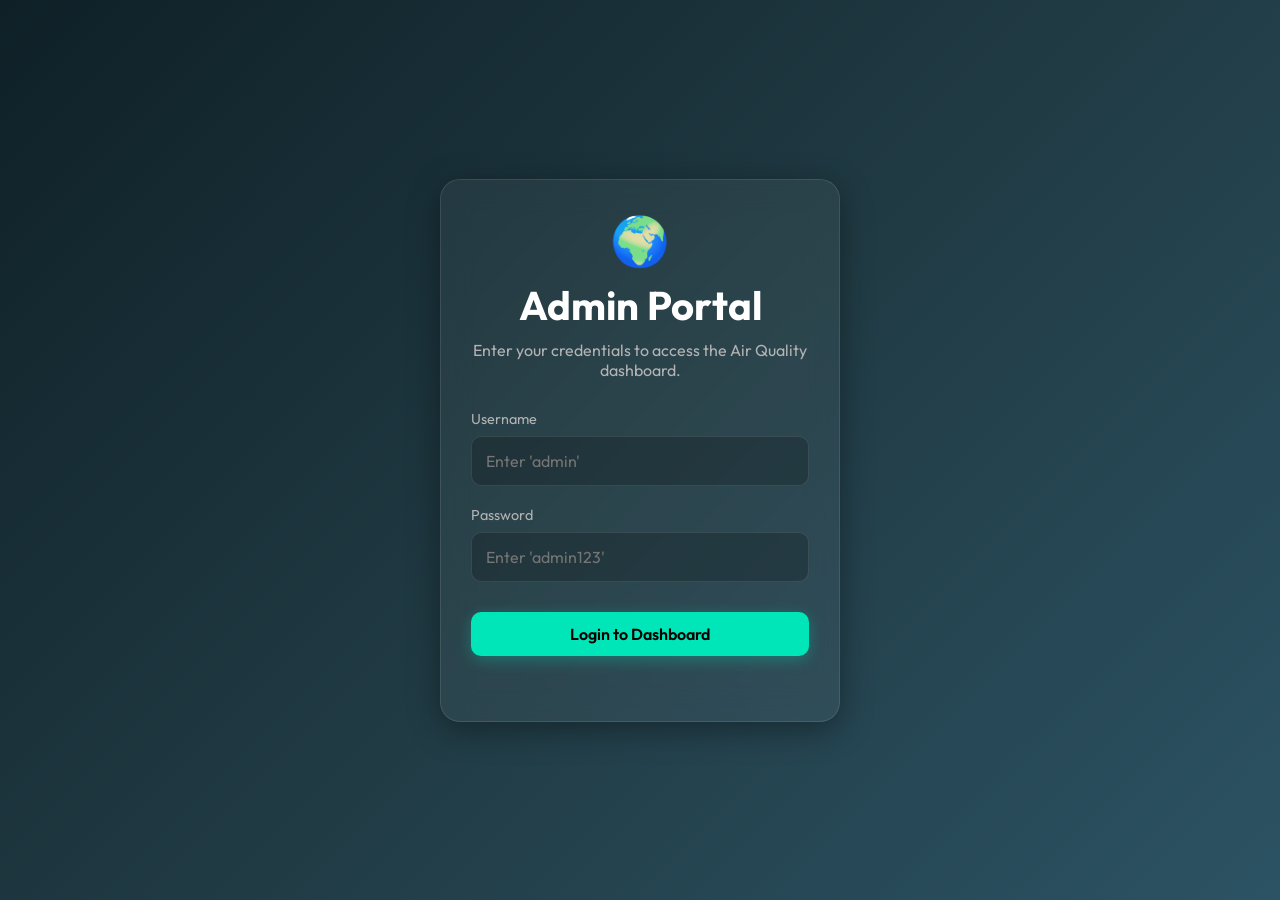
==== frontend/index.html @ 2d01bf27 "Initial commit" ====
<!DOCTYPE html>
<html lang="en">
<head>
  <meta charset="UTF-8" />
  <meta name="viewport" content="width=device-width, initial-scale=1.0"/>
  <title>Air Quality Monitor - Login</title>
  <link rel="stylesheet" href="style.css" />
  <link rel="preconnect" href="https://fonts.googleapis.com">
  <link href="https://fonts.googleapis.com/css2?family=Outfit:wght@300;400;500;600;700&display=swap" rel="stylesheet">
</head>
<body class="login-body">

  <div class="login-container glass-panel">
    <div class="login-header">
      <div class="icon-pulse">🌍</div>
      <h1>Admin Portal</h1>
      <p>Enter your credentials to access the Air Quality dashboard.</p>
    </div>

    <form id="loginForm" class="login-form">
      <div class="input-group">
        <label for="username">Username</label>
        <input type="text" id="username" placeholder="Enter 'admin'" required autocomplete="off" />
      </div>
      
      <div class="input-group">
        <label for="password">Password</label>
        <input type="password" id="password" placeholder="Enter 'admin123'" required />
      </div>

      <button type="submit" class="btn-primary">Login to Dashboard</button>
      <p id="loginError" class="error-msg"></p>
    </form>
  </div>

  <script src="login.js"></script>
</body>
</html>
---- frontend/style.css ----
/* CSS Reset & Variables */
:root {
  --bg-gradient: linear-gradient(135deg, #0f2027, #203a43, #2c5364);
  --glass-bg: rgba(255, 255, 255, 0.05);
  --glass-border: rgba(255, 255, 255, 0.1);
  --primary-color: #00e6b8;
  --primary-hover: #00c49d;
  --text-main: #ffffff;
  --text-muted: #b3b3b3;
  --error-color: #ff6b6b;
  
  --aqi-good: #00e400;
  --aqi-moderate: #ffff00;
  --aqi-usg: #ff7e00;
  --aqi-unhealthy: #ff0000;
  --aqi-very-unhealthy: #8f3f97;
  --aqi-hazardous: #7e0023;
}

* {
  margin: 0;
  padding: 0;
  box-sizing: border-box;
  font-family: 'Outfit', sans-serif;
}

body {
  background: var(--bg-gradient);
  background-attachment: fixed;
  color: var(--text-main);
  min-height: 100vh;
  display: flex;
  justify-content: center;
  align-items: center;
}

/* Glassmorphism Utilities */
.glass-panel {
  background: var(--glass-bg);
  backdrop-filter: blur(16px);
  -webkit-backdrop-filter: blur(16px);
  border: 1px solid var(--glass-border);
  border-radius: 20px;
  box-shadow: 0 8px 32px 0 rgba(0, 0, 0, 0.37);
  padding: 30px;
}

/* Buttons & Inputs */
.btn-primary {
  background: var(--primary-color);
  color: #000;
  border: none;
  padding: 12px 24px;
  border-radius: 10px;
  font-weight: 600;
  font-size: 1rem;
  cursor: pointer;
  transition: all 0.3s ease;
  box-shadow: 0 4px 15px rgba(0, 230, 184, 0.3);
}

.btn-primary:hover {
  background: var(--primary-hover);
  transform: translateY(-2px);
  box-shadow: 0 6px 20px rgba(0, 230, 184, 0.5);
}

.btn-secondary {
  background: transparent;
  color: var(--text-main);
  border: 1px solid var(--glass-border);
  padding: 8px 16px;
  border-radius: 8px;
  cursor: pointer;
  transition: 0.3s;
}

.btn-secondary:hover {
  background: rgba(255, 255, 255, 0.1);
}

input {
  width: 100%;
  padding: 14px;
  background: rgba(0,0,0,0.2);
  border: 1px solid var(--glass-border);
  border-radius: 10px;
  color: white;
  font-size: 1rem;
  outline: none;
  transition: 0.3s;
}

input:focus {
  border-color: var(--primary-color);
  background: rgba(0,0,0,0.4);
}

/* ------------------- Login Page ------------------- */
.login-body {
  padding: 20px;
}

.login-container {
  max-width: 400px;
  width: 100%;
  text-align: center;
  animation: fadeIn 0.8s ease-out;
}

.login-header h1 {
  font-size: 2.5rem;
  margin: 10px 0;
  font-weight: 700;
}

.login-header p {
  color: var(--text-muted);
  margin-bottom: 30px;
}

.icon-pulse {
  font-size: 3rem;
  animation: pulse 2s infinite;
}

.login-form .input-group {
  text-align: left;
  margin-bottom: 20px;
}

.login-form label {
  display: block;
  margin-bottom: 8px;
  font-size: 0.9rem;
  color: var(--text-muted);
}

.login-form button {
  width: 100%;
  margin-top: 10px;
}

.error-msg {
  color: var(--error-color);
  margin-top: 15px;
  font-size: 0.9rem;
  min-height: 20px;
}

/* ------------------- Dashboard Page ------------------- */
.dashboard-body {
  align-items: flex-start;
  padding: 40px 20px;
}

.dashboard-wrapper {
  max-width: 1000px;
  width: 100%;
  display: flex;
  flex-direction: column;
  gap: 30px;
}

.dashboard-header {
  display: flex;
  justify-content: space-between;
  align-items: center;
  padding: 20px 30px;
}

.logo {
  display: flex;
  align-items: center;
  gap: 10px;
}

.logo h2 {
  font-weight: 700;
  letter-spacing: 1px;
}

.main-content {
  display: grid;
  grid-template-columns: 1fr;
  gap: 30px;
}

@media (min-width: 800px) {
  .main-content {
    grid-template-columns: 1fr 1fr;
  }
}

/* Selection Panel (Tabs) */
.tabs {
  display: flex;
  gap: 10px;
  margin: 20px 0;
}

.tab-btn {
  flex: 1;
  background: rgba(0,0,0,0.2);
  color: var(--text-muted);
  border: 1px solid var(--glass-border);
  padding: 10px;
  border-radius: 10px;
  cursor: pointer;
  transition: 0.3s;
  font-weight: 500;
}

.tab-btn.active {
  background: rgba(255,255,255,0.1);
  color: var(--text-main);
  border-color: var(--primary-color);
}

.tab-content {
  display: none;
  animation: fadeIn 0.4s;
}

.tab-content.active {
  display: block;
}

.search-box {
  display: flex;
  gap: 10px;
}

.search-box input {
  flex: 1;
}

#map {
  height: 300px;
  border-radius: 15px;
  border: 1px solid var(--glass-border);
  margin-top: 10px;
  z-index: 1; /* For leaflet stacking context */
}

.instruction {
  font-size: 0.9rem;
  color: var(--text-muted);
  margin-bottom: 10px;
}

/* Results Panel */
.result-header {
  display: flex;
  justify-content: space-between;
  align-items: center;
  margin-bottom: 20px;
}

.aqi-main-display {
  display: flex;
  align-items: center;
  gap: 30px;
  margin-bottom: 30px;
}

.aqi-circle {
  width: 120px;
  height: 120px;
  border-radius: 50%;
  background: var(--glass-bg);
  border: 5px solid var(--primary-color);
  display: flex;
  flex-direction: column;
  justify-content: center;
  align-items: center;
  box-shadow: 0 0 20px rgba(0, 0, 0, 0.2);
  transition: all 0.5s ease;
}

.aqi-circle #aqiValue {
  font-size: 2.5rem;
  font-weight: 700;
  line-height: 1;
}

.aqi-label {
  font-size: 0.8rem;
  color: rgba(255,255,255,0.8);
}

.aqi-info h3 {
  font-size: 1.8rem;
  margin-bottom: 5px;
}

.risk-badge {
  display: inline-block;
  padding: 5px 12px;
  border-radius: 20px;
  font-size: 0.85rem;
  font-weight: 600;
  background: rgba(255,255,255,0.1);
  border: 1px solid rgba(255,255,255,0.2);
}

.precautions-box {
  background: rgba(0,0,0,0.2);
  padding: 20px;
  border-radius: 15px;
  margin-bottom: 30px;
}

.precautions-box h4 {
  color: var(--primary-color);
  margin-bottom: 10px;
  display: flex;
  align-items: center;
  gap: 8px;
}

.precautions-box ul {
  list-style-position: inside;
  color: #ddd;
  font-size: 0.95rem;
  line-height: 1.6;
}

.pollutants-title {
  margin-bottom: 15px;
  font-size: 1.1rem;
}

.pollutants {
  display: grid;
  grid-template-columns: repeat(2, 1fr);
  gap: 15px;
}

.pollutant-card {
  background: rgba(255,255,255,0.05);
  border: 1px solid var(--glass-border);
  padding: 15px;
  border-radius: 12px;
  text-align: center;
  transition: 0.3s;
}

.pollutant-card:hover {
  background: rgba(255,255,255,0.1);
  transform: translateY(-2px);
}

.pollutant-card h5 {
  color: var(--text-muted);
  font-weight: 500;
  margin-bottom: 5px;
}

.pollutant-card p {
  font-size: 1.5rem;
  font-weight: 700;
}

.pollutant-card small {
  color: var(--text-muted);
  font-size: 0.7rem;
}

/* Animations */
@keyframes fadeIn {
  from { opacity: 0; transform: translateY(10px); }
  to { opacity: 1; transform: translateY(0); }
}

@keyframes pulse {
  0% { transform: scale(1); }
  50% { transform: scale(1.1); }
  100% { transform: scale(1); }
}

/* Loader */
.loader {
  border: 3px solid rgba(255,255,255,0.1);
  border-top: 3px solid var(--primary-color);
  border-radius: 50%;
  width: 24px;
  height: 24px;
  animation: spin 1s linear infinite;
}

@keyframes spin {
  0% { transform: rotate(0deg); }
  100% { transform: rotate(360deg); }
}

/* Leaflet Map overrides for dark mode */
.leaflet-layer,
.leaflet-control-zoom-in,
.leaflet-control-zoom-out,
.leaflet-control-attribution {
  filter: invert(100%) hue-rotate(180deg) brightness(95%) contrast(90%);
}
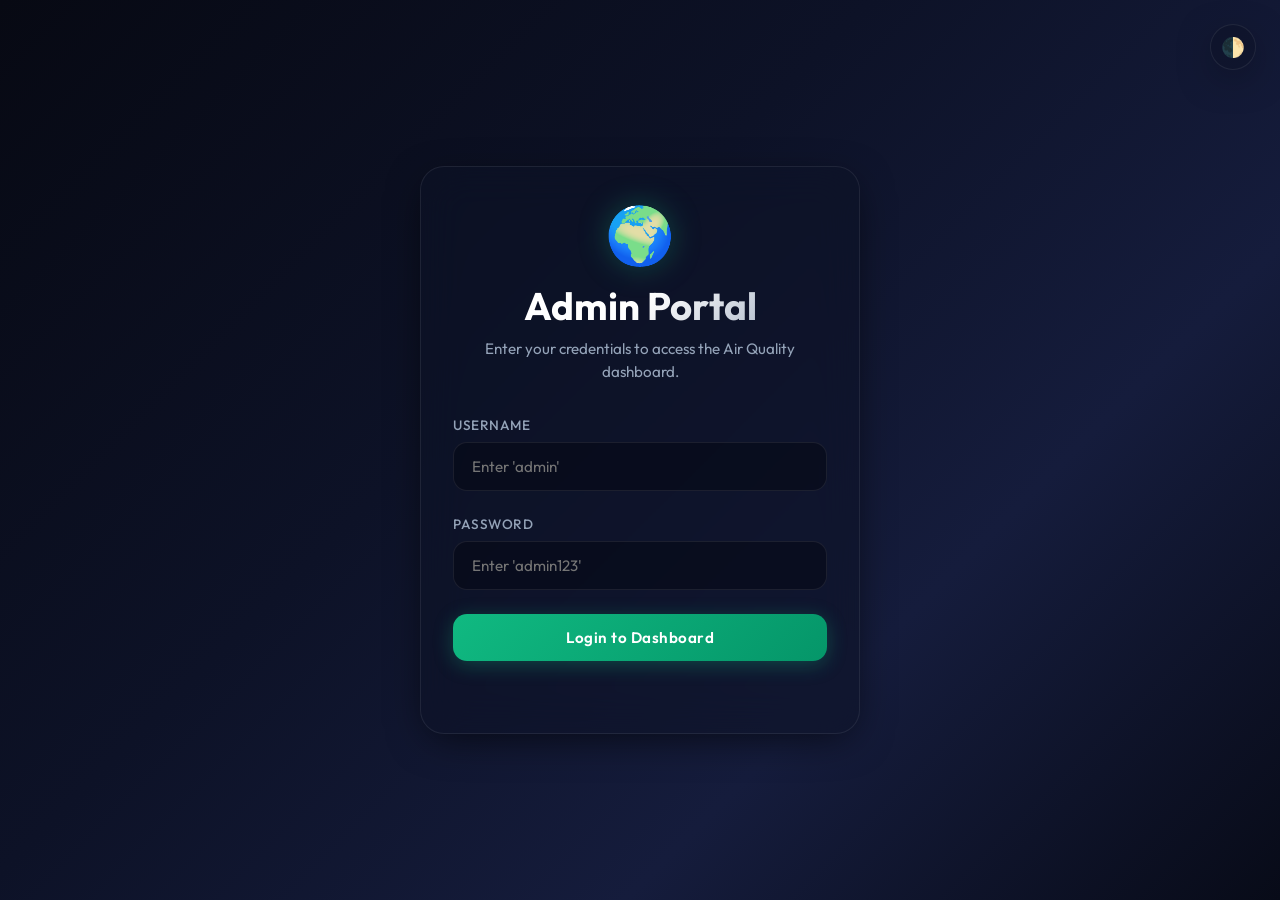
==== commit 776db1c0: "final" ====
--- a/frontend/index.html
+++ b/frontend/index.html
@@ -4,11 +4,27 @@
   <meta charset="UTF-8" />
   <meta name="viewport" content="width=device-width, initial-scale=1.0"/>
   <title>Air Quality Monitor - Login</title>
+  
   <link rel="stylesheet" href="style.css" />
+  
   <link rel="preconnect" href="https://fonts.googleapis.com">
   <link href="https://fonts.googleapis.com/css2?family=Outfit:wght@300;400;500;600;700&display=swap" rel="stylesheet">
+
+  <!-- Dynamic Theme Loader (Prevents flash of dark theme on load) -->
+  <script>
+    (function() {
+      const savedTheme = localStorage.getItem('theme') || 'dark';
+      if (savedTheme === 'light') {
+        document.documentElement.classList.add('light-theme');
+      }
+    })();
+  </script>
 </head>
+
 <body class="login-body">
+
+  <!-- Floating Theme Toggle for Login Screen -->
+  <button id="themeToggleBtn" class="btn-theme-login" title="Toggle Light/Dark Theme">🌓</button>
 
   <div class="login-container glass-panel">
     <div class="login-header">
--- a/frontend/style.css
+++ b/frontend/style.css
@@ -1,27 +1,58 @@
-/* CSS Reset & Variables */
+/* ==========================================
+   AeroSense Dark & Light Theme Stylesheet
+   ========================================== */
+
 :root {
-  --bg-gradient: linear-gradient(135deg, #0f2027, #203a43, #2c5364);
-  --glass-bg: rgba(255, 255, 255, 0.05);
-  --glass-border: rgba(255, 255, 255, 0.1);
-  --primary-color: #00e6b8;
-  --primary-hover: #00c49d;
+  /* Default: Premium Dark Theme Palette */
+  --bg-gradient: linear-gradient(135deg, #070913 0%, #0d1227 40%, #151c3c 70%, #080b18 100%);
+  --panel-bg: rgba(13, 19, 39, 0.55);
+  --panel-bg-hover: rgba(21, 30, 61, 0.7);
+  --panel-border: rgba(255, 255, 255, 0.08);
+  --panel-border-focus: rgba(16, 185, 129, 0.4);
+  
+  --primary-glow: rgba(16, 185, 129, 0.3);
   --text-main: #ffffff;
-  --text-muted: #b3b3b3;
-  --error-color: #ff6b6b;
+  --text-secondary: #94a3b8;
+  --text-muted: #64748b;
   
-  --aqi-good: #00e400;
-  --aqi-moderate: #ffff00;
-  --aqi-usg: #ff7e00;
-  --aqi-unhealthy: #ff0000;
-  --aqi-very-unhealthy: #8f3f97;
-  --aqi-hazardous: #7e0023;
-}
-
+  /* AQI Severity Color Standards (Modern Hex Colors) */
+  --aqi-good: #10b981;          /* Emerald */
+  --aqi-moderate: #f59e0b;      /* Amber */
+  --aqi-usg: #f97316;           /* Orange */
+  --aqi-unhealthy: #ef4444;     /* Coral Red */
+  --aqi-very-unhealthy: #8b5cf6;/* Purple */
+  --aqi-hazardous: #b91c1c;     /* Deep Red */
+  
+  --card-shadow: 0 10px 40px -10px rgba(0, 0, 0, 0.7);
+  --neon-shadow: 0 0 25px rgba(16, 185, 129, 0.25);
+  
+  --transition: all 0.3s cubic-bezier(0.4, 0, 0.2, 1);
+}
+
+/* Premium Light Theme Palette Override */
+.light-theme {
+  --bg-gradient: linear-gradient(135deg, #f1f5f9 0%, #e2e8f0 50%, #cbd5e1 100%);
+  --panel-bg: rgba(255, 255, 255, 0.65);
+  --panel-bg-hover: rgba(255, 255, 255, 0.85);
+  --panel-border: rgba(15, 23, 42, 0.08);
+  --panel-border-focus: rgba(16, 185, 129, 0.6);
+  
+  --primary-glow: rgba(16, 185, 129, 0.15);
+  --text-main: #0f172a;         /* Deep Slate Gray */
+  --text-secondary: #334155;    /* Muted Slate Gray */
+  --text-muted: #64748b;        /* Soft Blue Gray */
+  
+  --card-shadow: 0 10px 30px -5px rgba(15, 23, 42, 0.08);
+  --neon-shadow: 0 0 20px rgba(16, 185, 129, 0.12);
+}
+
+/* Global Reset */
 * {
   margin: 0;
   padding: 0;
   box-sizing: border-box;
   font-family: 'Outfit', sans-serif;
+  -webkit-font-smoothing: antialiased;
 }
 
 body {
@@ -32,194 +63,437 @@
   display: flex;
   justify-content: center;
   align-items: center;
-}
-
-/* Glassmorphism Utilities */
+  overflow-x: hidden;
+  transition: background 0.4s ease, color 0.3s ease;
+}
+
+/* Glassmorphism Panel base styling */
 .glass-panel {
-  background: var(--glass-bg);
-  backdrop-filter: blur(16px);
-  -webkit-backdrop-filter: blur(16px);
-  border: 1px solid var(--glass-border);
-  border-radius: 20px;
-  box-shadow: 0 8px 32px 0 rgba(0, 0, 0, 0.37);
-  padding: 30px;
-}
-
-/* Buttons & Inputs */
+  background: var(--panel-bg);
+  backdrop-filter: blur(20px);
+  -webkit-backdrop-filter: blur(20px);
+  border: 1px solid var(--panel-border);
+  border-radius: 24px;
+  box-shadow: var(--card-shadow);
+  padding: 32px;
+  transition: var(--transition);
+}
+
+.glass-panel:hover {
+  border-color: rgba(255, 255, 255, 0.12);
+  box-shadow: 0 12px 48px -8px rgba(0, 0, 0, 0.8);
+}
+
+.light-theme .glass-panel:hover {
+  border-color: rgba(15, 23, 42, 0.14);
+  box-shadow: 0 12px 32px -8px rgba(15, 23, 42, 0.12);
+}
+
+/* Scrollbars */
+::-webkit-scrollbar {
+  width: 8px;
+}
+::-webkit-scrollbar-track {
+  background: rgba(0, 0, 0, 0.1);
+}
+.light-theme ::-webkit-scrollbar-track {
+  background: rgba(255, 255, 255, 0.5);
+}
+::-webkit-scrollbar-thumb {
+  background: rgba(255, 255, 255, 0.15);
+  border-radius: 10px;
+}
+.light-theme ::-webkit-scrollbar-thumb {
+  background: rgba(15, 23, 42, 0.15);
+}
+::-webkit-scrollbar-thumb:hover {
+  background: rgba(255, 255, 255, 0.3);
+}
+.light-theme ::-webkit-scrollbar-thumb:hover {
+  background: rgba(15, 23, 42, 0.3);
+}
+
+/* Buttons */
 .btn-primary {
-  background: var(--primary-color);
-  color: #000;
+  background: linear-gradient(135deg, #10b981 0%, #059669 100%);
+  color: #ffffff;
   border: none;
-  padding: 12px 24px;
-  border-radius: 10px;
+  padding: 14px 28px;
+  border-radius: 14px;
   font-weight: 600;
-  font-size: 1rem;
+  font-size: 0.95rem;
+  letter-spacing: 0.5px;
   cursor: pointer;
-  transition: all 0.3s ease;
-  box-shadow: 0 4px 15px rgba(0, 230, 184, 0.3);
+  transition: var(--transition);
+  box-shadow: 0 4px 20px rgba(16, 185, 129, 0.3);
+  display: flex;
+  align-items: center;
+  justify-content: center;
+  gap: 8px;
 }
 
 .btn-primary:hover {
-  background: var(--primary-hover);
   transform: translateY(-2px);
-  box-shadow: 0 6px 20px rgba(0, 230, 184, 0.5);
+  box-shadow: 0 8px 25px rgba(16, 185, 129, 0.5);
+  filter: brightness(1.1);
 }
 
 .btn-secondary {
-  background: transparent;
+  background: rgba(255, 255, 255, 0.05);
   color: var(--text-main);
-  border: 1px solid var(--glass-border);
-  padding: 8px 16px;
-  border-radius: 8px;
+  border: 1px solid var(--panel-border);
+  padding: 10px 20px;
+  border-radius: 12px;
+  font-weight: 500;
+  font-size: 0.9rem;
   cursor: pointer;
-  transition: 0.3s;
+  transition: var(--transition);
+}
+
+.light-theme .btn-secondary {
+  background: rgba(15, 23, 42, 0.04);
 }
 
 .btn-secondary:hover {
-  background: rgba(255, 255, 255, 0.1);
-}
-
+  background: rgba(255, 255, 255, 0.12);
+  border-color: rgba(255, 255, 255, 0.2);
+  transform: translateY(-1px);
+}
+
+.light-theme .btn-secondary:hover {
+  background: rgba(15, 23, 42, 0.08);
+  border-color: rgba(15, 23, 42, 0.15);
+}
+
+/* Theme Switcher Toggle styling */
+.header-actions {
+  display: flex;
+  align-items: center;
+  gap: 16px;
+}
+
+.btn-theme {
+  background: rgba(255, 255, 255, 0.05);
+  border: 1px solid var(--panel-border);
+  color: var(--text-main);
+  padding: 10px;
+  border-radius: 50%;
+  cursor: pointer;
+  font-size: 1.1rem;
+  transition: var(--transition);
+  display: flex;
+  align-items: center;
+  justify-content: center;
+  width: 40px;
+  height: 40px;
+  outline: none;
+}
+
+.light-theme .btn-theme {
+  background: rgba(15, 23, 42, 0.04);
+}
+
+.btn-theme:hover {
+  transform: rotate(30deg) scale(1.08);
+  background: rgba(255, 255, 255, 0.12);
+}
+
+.light-theme .btn-theme:hover {
+  background: rgba(15, 23, 42, 0.08);
+}
+
+/* Floating Theme Switcher on Login Page */
+.btn-theme-login {
+  position: absolute;
+  top: 24px;
+  right: 24px;
+  background: var(--panel-bg);
+  border: 1px solid var(--panel-border);
+  color: var(--text-main);
+  padding: 12px;
+  border-radius: 50%;
+  cursor: pointer;
+  font-size: 1.2rem;
+  transition: var(--transition);
+  box-shadow: var(--card-shadow);
+  display: flex;
+  align-items: center;
+  justify-content: center;
+  width: 46px;
+  height: 46px;
+  z-index: 10;
+  outline: none;
+}
+
+.btn-theme-login:hover {
+  transform: rotate(30deg) scale(1.1);
+  background: var(--panel-bg-hover);
+}
+
+/* Text Inputs */
 input {
   width: 100%;
-  padding: 14px;
-  background: rgba(0,0,0,0.2);
-  border: 1px solid var(--glass-border);
-  border-radius: 10px;
-  color: white;
-  font-size: 1rem;
+  padding: 14px 18px;
+  background: rgba(5, 7, 18, 0.5);
+  border: 1px solid var(--panel-border);
+  border-radius: 14px;
+  color: var(--text-main);
+  font-size: 0.95rem;
   outline: none;
-  transition: 0.3s;
+  transition: var(--transition);
+}
+
+.light-theme input {
+  background: rgba(255, 255, 255, 0.7);
+  color: #0f172a;
 }
 
 input:focus {
-  border-color: var(--primary-color);
-  background: rgba(0,0,0,0.4);
-}
-
-/* ------------------- Login Page ------------------- */
+  border-color: var(--aqi-good);
+  background: rgba(5, 7, 18, 0.8);
+  box-shadow: 0 0 15px rgba(16, 185, 129, 0.15);
+}
+
+.light-theme input:focus {
+  background: rgba(255, 255, 255, 0.95);
+  box-shadow: 0 0 15px rgba(16, 185, 129, 0.1);
+}
+
+/* ==========================================
+   Login Page Styling
+   ========================================== */
+
 .login-body {
-  padding: 20px;
+  padding: 24px;
 }
 
 .login-container {
-  max-width: 400px;
+  max-width: 440px;
   width: 100%;
   text-align: center;
-  animation: fadeIn 0.8s ease-out;
+  animation: slideUp 0.8s cubic-bezier(0.16, 1, 0.3, 1) forwards;
+}
+
+.login-header {
+  margin-bottom: 32px;
 }
 
 .login-header h1 {
-  font-size: 2.5rem;
-  margin: 10px 0;
+  font-size: 2.4rem;
   font-weight: 700;
+  margin: 12px 0 8px;
+  background: linear-gradient(135deg, #ffffff 50%, #94a3b8 100%);
+  -webkit-background-clip: text;
+  -webkit-text-fill-color: transparent;
+}
+
+.light-theme .login-header h1 {
+  background: linear-gradient(135deg, #0f172a 50%, #475569 100%);
+  -webkit-background-clip: text;
+  -webkit-text-fill-color: transparent;
 }
 
 .login-header p {
-  color: var(--text-muted);
-  margin-bottom: 30px;
+  color: var(--text-secondary);
+  font-size: 0.95rem;
+  line-height: 1.5;
 }
 
 .icon-pulse {
-  font-size: 3rem;
-  animation: pulse 2s infinite;
+  font-size: 3.5rem;
+  display: inline-block;
+  animation: pulseGlobe 3s infinite ease-in-out;
+  filter: drop-shadow(0 0 15px rgba(16, 185, 129, 0.3));
 }
 
 .login-form .input-group {
   text-align: left;
-  margin-bottom: 20px;
+  margin-bottom: 24px;
 }
 
 .login-form label {
   display: block;
   margin-bottom: 8px;
-  font-size: 0.9rem;
-  color: var(--text-muted);
+  font-size: 0.85rem;
+  font-weight: 500;
+  letter-spacing: 0.5px;
+  text-transform: uppercase;
+  color: var(--text-secondary);
 }
 
 .login-form button {
   width: 100%;
-  margin-top: 10px;
+  margin-top: 12px;
 }
 
 .error-msg {
-  color: var(--error-color);
-  margin-top: 15px;
+  color: var(--aqi-unhealthy);
+  margin-top: 16px;
   font-size: 0.9rem;
-  min-height: 20px;
-}
-
-/* ------------------- Dashboard Page ------------------- */
+  font-weight: 500;
+  min-height: 24px;
+}
+
+/* ==========================================
+   Dashboard Styling
+   ========================================== */
+
 .dashboard-body {
   align-items: flex-start;
-  padding: 40px 20px;
+  padding: 60px 24px;
 }
 
 .dashboard-wrapper {
-  max-width: 1000px;
+  max-width: 1200px;
   width: 100%;
   display: flex;
   flex-direction: column;
-  gap: 30px;
+  gap: 32px;
 }
 
 .dashboard-header {
   display: flex;
   justify-content: space-between;
   align-items: center;
-  padding: 20px 30px;
+  padding: 24px 36px;
 }
 
 .logo {
   display: flex;
   align-items: center;
-  gap: 10px;
+  gap: 12px;
+}
+
+.logo .icon {
+  font-size: 1.8rem;
+  animation: rotateGlobe 12s linear infinite;
+  display: inline-block;
 }
 
 .logo h2 {
   font-weight: 700;
-  letter-spacing: 1px;
-}
-
+  font-size: 1.4rem;
+  letter-spacing: 1.5px;
+  background: linear-gradient(135deg, #ffffff 60%, #10b981 100%);
+  -webkit-background-clip: text;
+  -webkit-text-fill-color: transparent;
+}
+
+.light-theme .logo h2 {
+  background: linear-gradient(135deg, #0f172a 60%, #059669 100%);
+  -webkit-background-clip: text;
+  -webkit-text-fill-color: transparent;
+}
+
+.subtitle {
+  color: var(--text-secondary);
+  font-weight: 400;
+  font-size: 0.95rem;
+}
+
+/* Navigation inside Header */
+.header-nav {
+  display: flex;
+  align-items: center;
+  gap: 24px;
+}
+
+.nav-links {
+  display: flex;
+  gap: 20px;
+  list-style: none;
+}
+
+.nav-links a {
+  color: var(--text-secondary);
+  text-decoration: none;
+  font-size: 0.95rem;
+  font-weight: 500;
+  transition: var(--transition);
+  padding: 6px 12px;
+  border-radius: 8px;
+}
+
+.nav-links a:hover,
+.nav-links a.active {
+  color: var(--text-main);
+  background: rgba(255, 255, 255, 0.05);
+}
+
+.light-theme .nav-links a:hover,
+.light-theme .nav-links a.active {
+  background: rgba(15, 23, 42, 0.04);
+}
+
+.nav-links a.active {
+  border-bottom: 2px solid var(--aqi-good);
+  border-radius: 8px 8px 0 0;
+  background: transparent;
+  padding-bottom: 4px;
+}
+
+/* Main Layout Grid */
 .main-content {
   display: grid;
   grid-template-columns: 1fr;
-  gap: 30px;
-}
-
-@media (min-width: 800px) {
+  gap: 32px;
+}
+
+@media (min-width: 900px) {
   .main-content {
-    grid-template-columns: 1fr 1fr;
+    grid-template-columns: 1.15fr 1.25fr;
   }
 }
 
 /* Selection Panel (Tabs) */
+.selection-panel h3 {
+  font-size: 1.25rem;
+  font-weight: 600;
+  margin-bottom: 20px;
+}
+
 .tabs {
   display: flex;
-  gap: 10px;
-  margin: 20px 0;
+  background: rgba(0, 0, 0, 0.2);
+  padding: 4px;
+  border-radius: 14px;
+  gap: 4px;
+  margin-bottom: 24px;
+  border: 1px solid var(--panel-border);
+}
+
+.light-theme .tabs {
+  background: rgba(15, 23, 42, 0.03);
 }
 
 .tab-btn {
   flex: 1;
-  background: rgba(0,0,0,0.2);
-  color: var(--text-muted);
-  border: 1px solid var(--glass-border);
-  padding: 10px;
+  background: transparent;
+  color: var(--text-secondary);
+  border: none;
+  padding: 12px;
   border-radius: 10px;
   cursor: pointer;
-  transition: 0.3s;
+  transition: var(--transition);
   font-weight: 500;
+  font-size: 0.9rem;
 }
 
 .tab-btn.active {
-  background: rgba(255,255,255,0.1);
+  background: var(--panel-bg);
   color: var(--text-main);
-  border-color: var(--primary-color);
+  box-shadow: 0 4px 12px rgba(0, 0, 0, 0.25);
+  border: 1px solid rgba(255, 255, 255, 0.05);
+}
+
+.light-theme .tab-btn.active {
+  box-shadow: 0 4px 12px rgba(15, 23, 42, 0.06);
+  border: 1px solid rgba(15, 23, 42, 0.03);
 }
 
 .tab-content {
   display: none;
-  animation: fadeIn 0.4s;
+  animation: fadeIn 0.5s ease;
 }
 
 .tab-content.active {
@@ -228,7 +502,7 @@
 
 .search-box {
   display: flex;
-  gap: 10px;
+  gap: 12px;
 }
 
 .search-box input {
@@ -236,17 +510,23 @@
 }
 
 #map {
-  height: 300px;
-  border-radius: 15px;
-  border: 1px solid var(--glass-border);
-  margin-top: 10px;
-  z-index: 1; /* For leaflet stacking context */
+  height: 320px;
+  border-radius: 18px;
+  border: 1px solid var(--panel-border);
+  margin-top: 12px;
+  z-index: 1;
+  box-shadow: inset 0 0 20px rgba(0,0,0,0.5);
+}
+
+.light-theme #map {
+  box-shadow: inset 0 0 10px rgba(0,0,0,0.1);
 }
 
 .instruction {
-  font-size: 0.9rem;
-  color: var(--text-muted);
-  margin-bottom: 10px;
+  font-size: 0.88rem;
+  color: var(--text-secondary);
+  line-height: 1.5;
+  margin-bottom: 12px;
 }
 
 /* Results Panel */
@@ -254,139 +534,353 @@
   display: flex;
   justify-content: space-between;
   align-items: center;
-  margin-bottom: 20px;
+  margin-bottom: 28px;
+  border-bottom: 1px solid var(--panel-border);
+  padding-bottom: 16px;
+}
+
+.result-header h2 {
+  font-size: 1.6rem;
+  font-weight: 700;
+  letter-spacing: 0.5px;
 }
 
 .aqi-main-display {
   display: flex;
   align-items: center;
-  gap: 30px;
-  margin-bottom: 30px;
+  gap: 36px;
+  margin-bottom: 36px;
 }
 
 .aqi-circle {
-  width: 120px;
-  height: 120px;
+  width: 140px;
+  height: 140px;
   border-radius: 50%;
-  background: var(--glass-bg);
-  border: 5px solid var(--primary-color);
+  background: rgba(5, 7, 18, 0.4);
+  border: 6px solid var(--aqi-good);
   display: flex;
   flex-direction: column;
   justify-content: center;
   align-items: center;
-  box-shadow: 0 0 20px rgba(0, 0, 0, 0.2);
-  transition: all 0.5s ease;
+  box-shadow: var(--neon-shadow), inset 0 0 20px rgba(0, 0, 0, 0.4);
+  transition: var(--transition);
+}
+
+.light-theme .aqi-circle {
+  background: rgba(255, 255, 255, 0.8);
+  box-shadow: var(--neon-shadow), inset 0 0 15px rgba(0, 0, 0, 0.05);
 }
 
 .aqi-circle #aqiValue {
-  font-size: 2.5rem;
-  font-weight: 700;
+  font-size: 3rem;
+  font-weight: 800;
   line-height: 1;
+  letter-spacing: -1px;
 }
 
 .aqi-label {
   font-size: 0.8rem;
-  color: rgba(255,255,255,0.8);
+  font-weight: 500;
+  text-transform: uppercase;
+  letter-spacing: 1px;
+  color: var(--text-secondary);
+  margin-top: 4px;
+}
+
+.aqi-info {
+  flex: 1;
 }
 
 .aqi-info h3 {
   font-size: 1.8rem;
-  margin-bottom: 5px;
+  font-weight: 700;
+  margin-bottom: 8px;
+  transition: var(--transition);
 }
 
 .risk-badge {
-  display: inline-block;
-  padding: 5px 12px;
+  display: inline-flex;
+  align-items: center;
+  padding: 6px 14px;
   border-radius: 20px;
-  font-size: 0.85rem;
+  font-size: 0.82rem;
   font-weight: 600;
-  background: rgba(255,255,255,0.1);
-  border: 1px solid rgba(255,255,255,0.2);
+  background: rgba(255,255,255,0.03);
+  border: 1px solid var(--panel-border);
+  letter-spacing: 0.5px;
+  text-transform: uppercase;
+}
+
+.light-theme .risk-badge {
+  background: rgba(15, 23, 42, 0.02);
 }
 
 .precautions-box {
-  background: rgba(0,0,0,0.2);
-  padding: 20px;
-  border-radius: 15px;
-  margin-bottom: 30px;
+  background: rgba(5, 7, 18, 0.35);
+  border: 1px solid var(--panel-border);
+  padding: 24px;
+  border-radius: 18px;
+  margin-bottom: 32px;
+}
+
+.light-theme .precautions-box {
+  background: rgba(255, 255, 255, 0.45);
 }
 
 .precautions-box h4 {
-  color: var(--primary-color);
-  margin-bottom: 10px;
+  color: var(--aqi-good);
+  font-size: 1.05rem;
+  font-weight: 600;
+  margin-bottom: 14px;
   display: flex;
   align-items: center;
   gap: 8px;
 }
 
 .precautions-box ul {
-  list-style-position: inside;
-  color: #ddd;
-  font-size: 0.95rem;
+  list-style: none;
+  display: flex;
+  flex-direction: column;
+  gap: 10px;
+}
+
+.precautions-box li {
+  color: var(--text-secondary);
+  font-size: 0.92rem;
   line-height: 1.6;
+  position: relative;
+  padding-left: 20px;
+}
+
+.precautions-box li::before {
+  content: '✦';
+  position: absolute;
+  left: 0;
+  top: 0;
+  color: var(--aqi-good);
 }
 
 .pollutants-title {
-  margin-bottom: 15px;
-  font-size: 1.1rem;
-}
-
+  margin-bottom: 16px;
+  font-size: 1.15rem;
+  font-weight: 600;
+  letter-spacing: 0.5px;
+}
+
+/* Key Pollutants Grid */
 .pollutants {
   display: grid;
   grid-template-columns: repeat(2, 1fr);
-  gap: 15px;
+  gap: 16px;
+  margin-bottom: 32px;
 }
 
 .pollutant-card {
-  background: rgba(255,255,255,0.05);
-  border: 1px solid var(--glass-border);
-  padding: 15px;
-  border-radius: 12px;
-  text-align: center;
-  transition: 0.3s;
+  background: rgba(255, 255, 255, 0.02);
+  border: 1px solid var(--panel-border);
+  padding: 20px;
+  border-radius: 16px;
+  display: flex;
+  flex-direction: column;
+  gap: 10px;
+  transition: var(--transition);
+  position: relative;
+  overflow: hidden;
+}
+
+.light-theme .pollutant-card {
+  background: rgba(255, 255, 255, 0.4);
 }
 
 .pollutant-card:hover {
-  background: rgba(255,255,255,0.1);
-  transform: translateY(-2px);
+  background: var(--panel-bg-hover);
+  border-color: rgba(255, 255, 255, 0.15);
+  transform: translateY(-4px);
+}
+
+.light-theme .pollutant-card:hover {
+  border-color: rgba(15, 23, 42, 0.12);
 }
 
 .pollutant-card h5 {
-  color: var(--text-muted);
+  color: var(--text-secondary);
   font-weight: 500;
-  margin-bottom: 5px;
+  font-size: 0.85rem;
+  letter-spacing: 0.5px;
+  text-transform: uppercase;
+}
+
+.pollutant-card .pollutant-value-container {
+  display: flex;
+  align-items: baseline;
+  justify-content: space-between;
 }
 
 .pollutant-card p {
-  font-size: 1.5rem;
+  font-size: 1.8rem;
   font-weight: 700;
+  line-height: 1;
 }
 
 .pollutant-card small {
   color: var(--text-muted);
-  font-size: 0.7rem;
-}
-
-/* Animations */
+  font-size: 0.75rem;
+  font-weight: 500;
+}
+
+/* Elegant horizontal pollutant bar */
+.pollutant-bar-bg {
+  width: 100%;
+  height: 6px;
+  background: rgba(255, 255, 255, 0.06);
+  border-radius: 10px;
+  overflow: hidden;
+  margin-top: 4px;
+}
+
+.light-theme .pollutant-bar-bg {
+  background: rgba(15, 23, 42, 0.05);
+}
+
+.pollutant-bar {
+  height: 100%;
+  width: 0%;
+  background: linear-gradient(90deg, #10b981, #34d399);
+  border-radius: 10px;
+  transition: width 1s ease-in-out;
+}
+
+/* Risk Analysis Graph Box styling */
+.risk-graph-box {
+  background: rgba(5, 7, 18, 0.35);
+  border: 1px solid var(--panel-border);
+  padding: 24px;
+  border-radius: 20px;
+  margin-top: 32px;
+  box-shadow: inset 0 0 20px rgba(0, 0, 0, 0.1);
+}
+
+.light-theme .risk-graph-box {
+  background: rgba(255, 255, 255, 0.45);
+}
+
+/* ==========================================
+   Static Pages Container (About)
+   ========================================== */
+.container {
+  max-width: 650px;
+  width: 100%;
+  padding: 24px;
+  animation: slideUp 0.6s cubic-bezier(0.16, 1, 0.3, 1) forwards;
+}
+
+.container h1 {
+  font-size: 2.2rem;
+  font-weight: 700;
+  margin-bottom: 24px;
+  background: linear-gradient(135deg, #ffffff 60%, #10b981 100%);
+  -webkit-background-clip: text;
+  -webkit-text-fill-color: transparent;
+  text-align: center;
+}
+
+.light-theme .container h1 {
+  background: linear-gradient(135deg, #0f172a 60%, #059669 100%);
+  -webkit-background-clip: text;
+  -webkit-text-fill-color: transparent;
+}
+
+.aqi-card {
+  background: var(--panel-bg);
+  backdrop-filter: blur(20px);
+  border: 1px solid var(--panel-border);
+  border-radius: 20px;
+  padding: 36px;
+  box-shadow: var(--card-shadow);
+}
+
+.aqi-card p {
+  color: var(--text-secondary);
+  font-size: 1rem;
+  line-height: 1.7;
+}
+
+.aqi-card ul {
+  margin-top: 20px;
+}
+
+.aqi-card li {
+  color: var(--text-secondary);
+  margin-bottom: 12px;
+  font-size: 0.95rem;
+  display: flex;
+  align-items: center;
+  gap: 12px;
+}
+
+/* Back Link for subpages */
+.back-link {
+  display: inline-flex;
+  align-items: center;
+  gap: 8px;
+  color: var(--aqi-good);
+  text-decoration: none;
+  font-weight: 500;
+  font-size: 0.95rem;
+  margin-bottom: 20px;
+  transition: var(--transition);
+}
+
+.back-link:hover {
+  transform: translateX(-4px);
+  filter: brightness(1.1);
+}
+
+/* ==========================================
+   Animations & Keyframes
+   ========================================== */
+
 @keyframes fadeIn {
-  from { opacity: 0; transform: translateY(10px); }
-  to { opacity: 1; transform: translateY(0); }
-}
-
-@keyframes pulse {
-  0% { transform: scale(1); }
-  50% { transform: scale(1.1); }
-  100% { transform: scale(1); }
-}
-
-/* Loader */
+  from { opacity: 0; }
+  to { opacity: 1; }
+}
+
+@keyframes slideUp {
+  from {
+    opacity: 0;
+    transform: translateY(20px);
+  }
+  to {
+    opacity: 1;
+    transform: translateY(0);
+  }
+}
+
+@keyframes pulseGlobe {
+  0% { transform: scale(1); filter: drop-shadow(0 0 10px rgba(16, 185, 129, 0.25)); }
+  50% { transform: scale(1.05); filter: drop-shadow(0 0 25px rgba(16, 185, 129, 0.5)); }
+  100% { transform: scale(1); filter: drop-shadow(0 0 10px rgba(16, 185, 129, 0.25)); }
+}
+
+@keyframes rotateGlobe {
+  from { transform: rotate(0deg); }
+  to { transform: rotate(360deg); }
+}
+
+/* Loader Spin */
 .loader {
-  border: 3px solid rgba(255,255,255,0.1);
-  border-top: 3px solid var(--primary-color);
+  border: 3px solid rgba(255,255,255,0.05);
+  border-top: 3px solid var(--aqi-good);
   border-radius: 50%;
-  width: 24px;
-  height: 24px;
-  animation: spin 1s linear infinite;
+  width: 28px;
+  height: 28px;
+  animation: spin 0.8s linear infinite;
+  box-shadow: 0 0 10px rgba(16, 185, 129, 0.2);
+}
+
+.light-theme .loader {
+  border: 3px solid rgba(15, 23, 42, 0.05);
+  border-top: 3px solid var(--aqi-good);
 }
 
 @keyframes spin {
@@ -394,10 +888,42 @@
   100% { transform: rotate(360deg); }
 }
 
-/* Leaflet Map overrides for dark mode */
-.leaflet-layer,
-.leaflet-control-zoom-in,
-.leaflet-control-zoom-out,
-.leaflet-control-attribution {
-  filter: invert(100%) hue-rotate(180deg) brightness(95%) contrast(90%);
+/* Leaflet Dark mode filter adjustments */
+.leaflet-layer {
+  filter: invert(96%) hue-rotate(180deg) brightness(85%) contrast(90%) saturate(120%) !important;
+  transition: filter 0.4s ease;
+}
+
+/* Disable Leaflet dark-mode rules in Light Theme */
+.light-theme .leaflet-layer {
+  filter: none !important;
+}
+
+.leaflet-container {
+  background: #0d1227 !important;
+  transition: background 0.4s ease;
+}
+
+.light-theme .leaflet-container {
+  background: #f1f5f9 !important;
+}
+
+.leaflet-bar a {
+  background-color: #151c3c !important;
+  color: #ffffff !important;
+  border-bottom: 1px solid rgba(255,255,255,0.1) !important;
+}
+
+.light-theme .leaflet-bar a {
+  background-color: #ffffff !important;
+  color: #0f172a !important;
+  border-bottom: 1px solid rgba(15,23,42,0.1) !important;
+}
+
+.leaflet-bar a:hover {
+  background-color: #212d59 !important;
+}
+
+.light-theme .leaflet-bar a:hover {
+  background-color: #f1f5f9 !important;
 }
